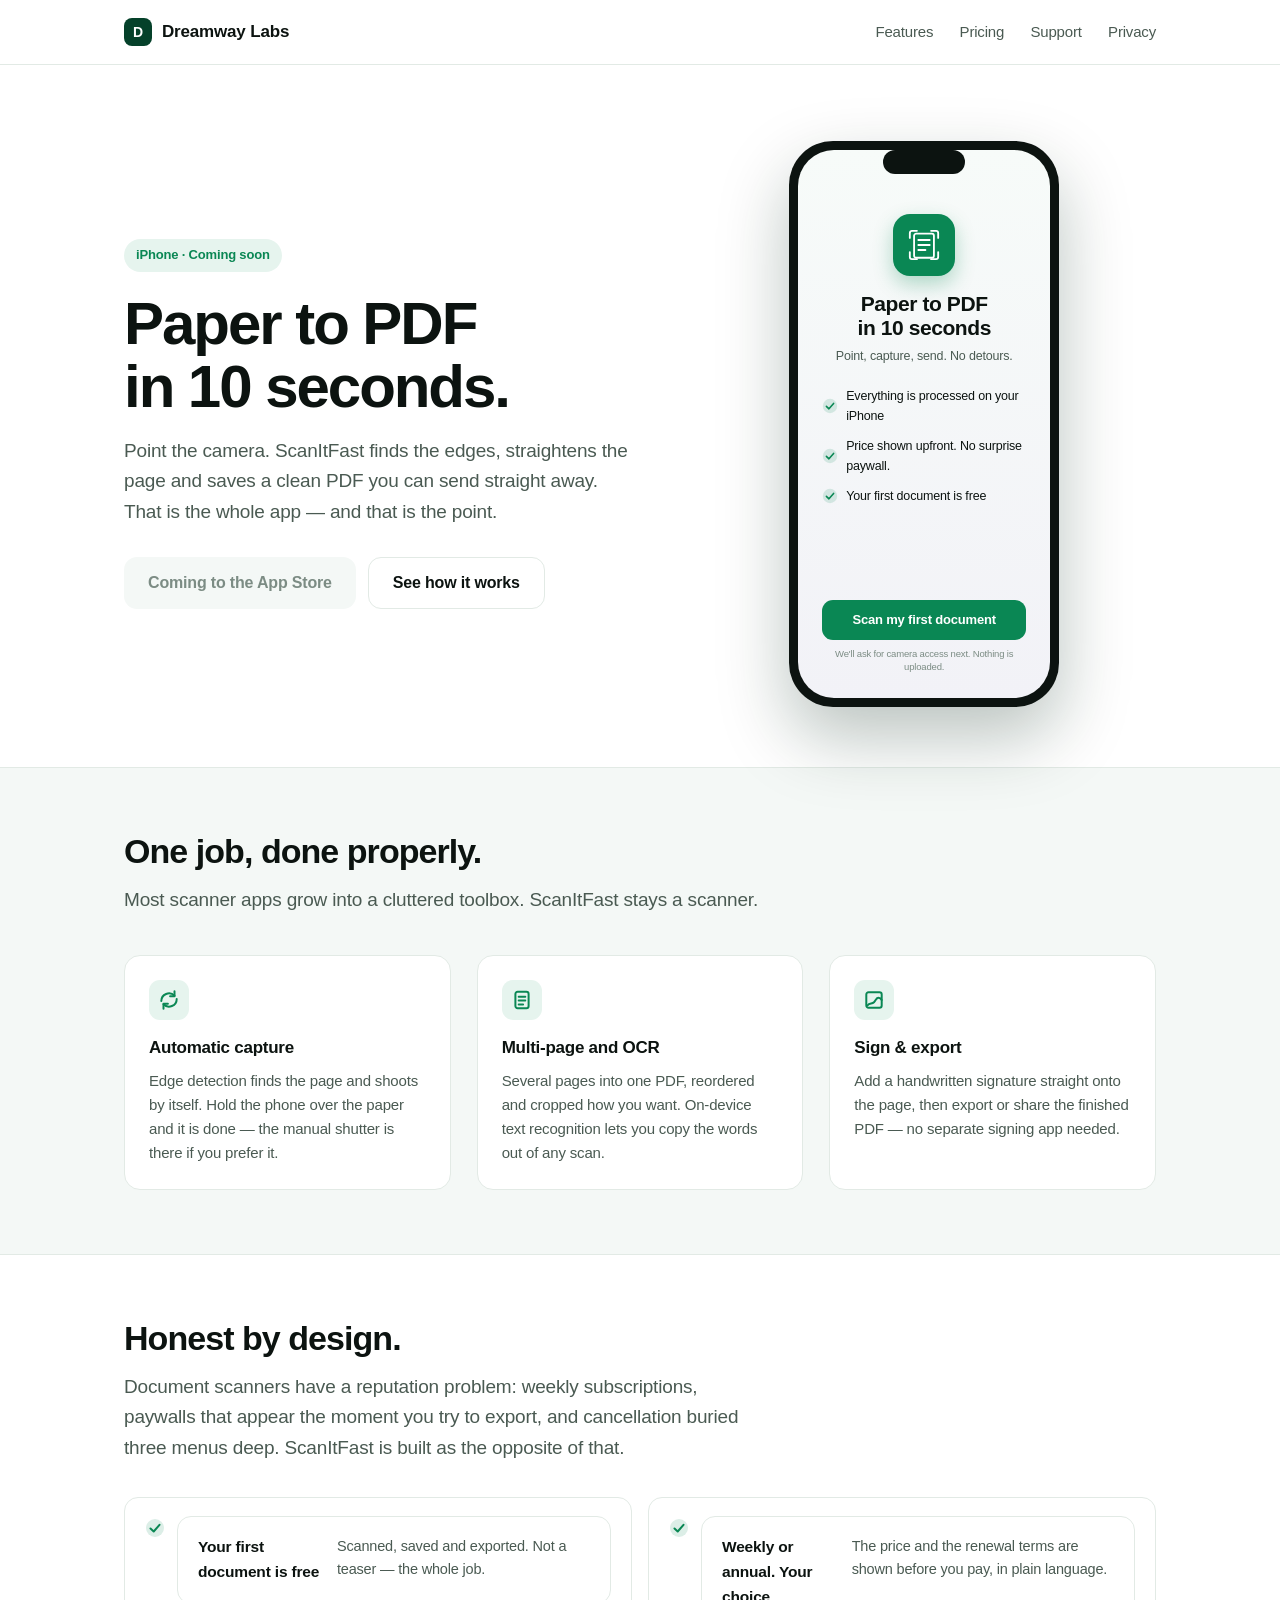
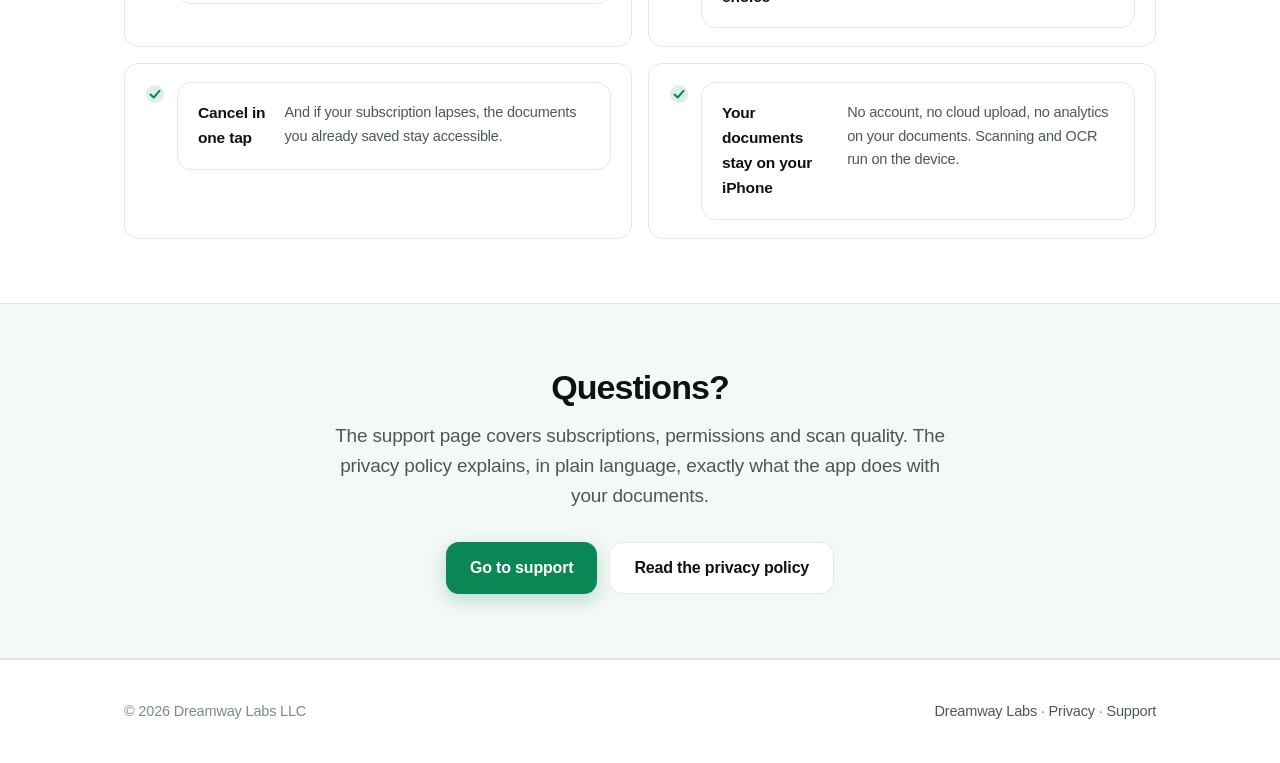
==== scanitfast/index.html @ 74a4575c "Dreamway Labs website" ====
<!DOCTYPE html>
<html lang="en">
<head>
<meta charset="utf-8">
<meta name="viewport" content="width=device-width,initial-scale=1">
<title>ScanItFast — Paper to PDF in 10 seconds</title>
<meta name="description" content="A focused iPhone document scanner. Point the camera, let it find the edges, and your scan is a clean PDF ready to send. Everything stays on your iPhone.">
<link rel="stylesheet" href="../assets/site.css">
<link rel="icon" href="../assets/favicon.svg" type="image/svg+xml">
<link rel="apple-touch-icon" href="../assets/apple-touch-icon.png">
<meta name="theme-color" content="#05412A">
<link rel="canonical" href="https://dreamwaylabs.com/scanitfast/">
<meta property="og:url" content="https://dreamwaylabs.com/scanitfast/">
<meta property="og:image" content="https://dreamwaylabs.com/assets/og-image.png">
<meta name="twitter:card" content="summary_large_image">
<meta property="og:title" content="ScanItFast — Paper to PDF in 10 seconds">
<meta property="og:description" content="A focused iPhone document scanner. No surprise paywall, nothing leaves your iPhone, and the price is always shown before you pay.">
<meta property="og:type" content="website">
</head>
<body>

<svg width="0" height="0" style="position:absolute">
 <defs>
  <g id="check"><circle cx="10" cy="10" r="9" fill="currentColor" opacity=".14"/>
   <path d="M5.5 10.5 8.7 13.5 14.5 6.8" fill="none" stroke="currentColor" stroke-width="2"
    stroke-linecap="round" stroke-linejoin="round"/></g>
  <g id="scandoc"><rect x="10" y="8" width="28" height="34" rx="3" fill="none" stroke="currentColor" stroke-width="2.6"/>
   <path d="M16 17h16M16 24h16M16 31h10" stroke="currentColor" stroke-width="2.6" stroke-linecap="round"/>
   <path d="M4 14V7a3 3 0 0 1 3-3h7M34 4h7a3 3 0 0 1 3 3v7M44 34v7a3 3 0 0 1-3 3h-7M14 44H7a3 3 0 0 1-3-3v-7"
    fill="none" stroke="currentColor" stroke-width="2.6" stroke-linecap="round"/></g>
 </defs>
</svg>

<header><div class="wrap">
  <a class="brand" href="../"><span class="mark">D</span>Dreamway Labs</a>
  <nav>
    <a href="#features">Features</a>
    <a href="#pricing">Pricing</a>
    <a href="support/">Support</a>
    <a href="privacy/">Privacy</a>
  </nav>
</div></header>

<div class="hero"><div class="wrap"><div class="hero-grid">
  <div>
    <span class="eyebrow">iPhone · Coming soon</span>
    <h1>Paper to PDF<br>in 10 seconds.</h1>
    <p class="lede">Point the camera. ScanItFast finds the edges, straightens the page and
      saves a clean PDF you can send straight away. That is the whole app — and that is the point.</p>
    <div class="cta-row">
      <span class="btn disabled">Coming to the App Store</span>
      <a class="btn ghost" href="#features">See how it works</a>
    </div>
  </div>

  <div class="phone"><div class="island"></div><div class="glass">
    <div class="scr">
      <div class="app-mark"><svg width="34" height="34" viewBox="0 0 48 48" style="color:#fff"><use href="#scandoc"/></svg></div>
      <h3>Paper to PDF<br>in 10 seconds</h3>
      <div class="sub">Point, capture, send. No detours.</div>
      <ul>
        <li><svg width="16" height="16" viewBox="0 0 20 20"><use href="#check"/></svg>Everything is processed on your iPhone</li>
        <li><svg width="16" height="16" viewBox="0 0 20 20"><use href="#check"/></svg>Price shown upfront. No surprise paywall.</li>
        <li><svg width="16" height="16" viewBox="0 0 20 20"><use href="#check"/></svg>Your first document is free</li>
      </ul>
      <div class="fake-btn">Scan my first document</div>
      <div class="note">We'll ask for camera access next. Nothing is uploaded.</div>
    </div>
  </div></div>
</div></div></div>

<section id="features" class="sec-alt"><div class="wrap">
  <h2>One job, done properly.</h2>
  <p class="lede">Most scanner apps grow into a cluttered toolbox. ScanItFast stays a scanner.</p>
  <div class="grid3">
    <div class="card">
      <div class="ico"><svg width="22" height="22" viewBox="0 0 20 20" fill="none" stroke="currentColor" stroke-width="1.8"><path d="M3 11a7 7 0 0 1 12-4.9M17 9a7 7 0 0 1-12 4.9" stroke-linecap="round"/><path d="M15 2v4.5h-4M5 18v-4.5h4" stroke-linecap="round" stroke-linejoin="round"/></svg></div>
      <h3>Automatic capture</h3>
      <p>Edge detection finds the page and shoots by itself. Hold the phone over the paper and it is done — the manual shutter is there if you prefer it.</p>
    </div>
    <div class="card">
      <div class="ico"><svg width="22" height="22" viewBox="0 0 20 20" fill="none" stroke="currentColor" stroke-width="1.8"><rect x="4" y="2.5" width="12" height="15" rx="2"/><path d="M7 7h6M7 10.5h6M7 14h4" stroke-linecap="round"/></svg></div>
      <h3>Multi-page and OCR</h3>
      <p>Several pages into one PDF, reordered and cropped how you want. On-device text recognition lets you copy the words out of any scan.</p>
    </div>
    <div class="card">
      <div class="ico"><svg width="22" height="22" viewBox="0 0 20 20" fill="none" stroke="currentColor" stroke-width="1.8"><path d="M4 15c2-3 4-1 6-3s2-4 4-4 3 2 3 2" stroke-linecap="round" stroke-linejoin="round"/><rect x="3" y="3" width="14" height="14" rx="2"/></svg></div>
      <h3>Sign &amp; export</h3>
      <p>Add a handwritten signature straight onto the page, then export or share the finished PDF — no separate signing app needed.</p>
    </div>
  </div>
</div></section>

<section id="pricing"><div class="wrap">
  <h2>Honest by design.</h2>
  <p class="lede">Document scanners have a reputation problem: weekly subscriptions, paywalls
    that appear the moment you try to export, and cancellation buried three menus deep.
    ScanItFast is built as the opposite of that.</p>
  <div class="promise">
    <div><svg width="20" height="20" viewBox="0 0 20 20"><use href="#check"/></svg>
      <div><b>Your first document is free</b><span>Scanned, saved and exported. Not a teaser — the whole job.</span></div></div>
    <div><svg width="20" height="20" viewBox="0 0 20 20"><use href="#check"/></svg>
      <div><b>Weekly or annual. Your choice</b><span>The price and the renewal terms are shown before you pay, in plain language.</span></div></div>
    <div><svg width="20" height="20" viewBox="0 0 20 20"><use href="#check"/></svg>
      <div><b>Cancel in one tap</b><span>And if your subscription lapses, the documents you already saved stay accessible.</span></div></div>
    <div><svg width="20" height="20" viewBox="0 0 20 20"><use href="#check"/></svg>
      <div><b>Your documents stay on your iPhone</b><span>No account, no cloud upload, no analytics on your documents. Scanning and OCR run on the device.</span></div></div>
  </div>
</div></section>

<section class="sec-alt"><div class="wrap narrow" style="text-align:center">
  <h2>Questions?</h2>
  <p class="lede" style="margin-left:auto;margin-right:auto">The support page covers subscriptions,
    permissions and scan quality. The privacy policy explains, in plain language, exactly what the
    app does with your documents.</p>
  <div class="cta-row" style="justify-content:center">
    <a class="btn" href="support/">Go to support</a>
    <a class="btn ghost" href="privacy/">Read the privacy policy</a>
  </div>
</div></section>

<footer><div class="wrap">
  <span>© 2026 Dreamway Labs LLC</span>
  <span><a href="../">Dreamway Labs</a> · <a href="privacy/">Privacy</a> · <a href="support/">Support</a></span>
</div></footer>

</body>
</html>
---- assets/site.css ----
/* Dreamway Labs — shared styles */
:root{
  --accent:#0A8754; --accent-deep:#05412A; --accent-bright:#32D583;
  --ink:#0C1310; --ink-2:#4A5A52; --ink-3:#7C8C84;
  --bg:#FFFFFF; --bg-2:#F4F8F6; --line:#E2EAE5;
  --maxw:1080px;
}
*{margin:0;padding:0;box-sizing:border-box;-webkit-font-smoothing:antialiased}
html{scroll-behavior:smooth}
body{
  font-family:-apple-system,BlinkMacSystemFont,'Inter','Segoe UI',Roboto,Helvetica,Arial,sans-serif;
  color:var(--ink);background:var(--bg);line-height:1.6;letter-spacing:-0.011em;
}
a{color:var(--accent);text-decoration:none}
a:hover{text-decoration:underline}
.wrap{max-width:var(--maxw);margin:0 auto;padding:0 24px}
.narrow{max-width:720px}

/* header */
header{border-bottom:1px solid var(--line);position:sticky;top:0;background:rgba(255,255,255,.88);
  backdrop-filter:saturate(180%) blur(12px);z-index:50}
header .wrap{display:flex;align-items:center;justify-content:space-between;height:64px}
.brand{display:flex;align-items:center;gap:10px;font-weight:700;font-size:17px;color:var(--ink)}
.brand:hover{text-decoration:none}
.brand .mark{width:28px;height:28px;border-radius:8px;background:var(--accent-deep);
  display:grid;place-items:center;color:#fff;font-size:14px;font-weight:800}
nav a{font-size:15px;font-weight:500;color:var(--ink-2);margin-left:22px}
nav a:hover{color:var(--accent)}

/* hero */
.hero{padding:76px 0 60px}
.hero-grid{display:grid;grid-template-columns:1.05fr .95fr;gap:56px;align-items:center}
.eyebrow{display:inline-flex;align-items:center;gap:8px;font-size:13px;font-weight:600;
  color:var(--accent);background:#E6F4EE;padding:6px 12px;border-radius:100px;margin-bottom:20px}
h1{font-size:clamp(38px,5.6vw,60px);line-height:1.05;letter-spacing:-0.034em;font-weight:800;text-wrap:balance}
.lede{font-size:19px;color:var(--ink-2);margin-top:18px;max-width:34em;text-wrap:pretty}
.cta-row{display:flex;gap:12px;align-items:center;margin-top:30px;flex-wrap:wrap}
.btn{display:inline-flex;align-items:center;gap:9px;height:52px;padding:0 24px;border-radius:13px;
  font-weight:600;font-size:16px;background:var(--accent);color:#fff;box-shadow:0 6px 18px rgba(10,135,84,.26)}
.btn:hover{background:#087247;text-decoration:none}
.btn.ghost{background:#fff;color:var(--ink);border:1px solid var(--line);box-shadow:none}
.btn.disabled{background:var(--bg-2);color:var(--ink-3);box-shadow:none;pointer-events:none}

/* phone mock */
.phone{width:270px;height:566px;border-radius:44px;background:#0C1310;padding:9px;
  box-shadow:0 30px 70px rgba(6,40,26,.28);margin:0 auto;position:relative}
.phone .glass{width:100%;height:100%;border-radius:36px;overflow:hidden;position:relative;
  background:linear-gradient(180deg,#F7FBF9,#F2F2F7)}
.phone .island{position:absolute;top:9px;left:50%;transform:translateX(-50%);
  width:82px;height:24px;background:#0C1310;border-radius:14px;z-index:5}
.scr{position:absolute;inset:0;display:flex;flex-direction:column;align-items:center;
  padding:64px 24px 24px;text-align:center}
.scr .app-mark{width:62px;height:62px;border-radius:17px;background:var(--accent);
  display:grid;place-items:center;margin-bottom:16px;box-shadow:0 8px 20px rgba(10,135,84,.3)}
.scr h3{font-size:21px;line-height:1.15;font-weight:800;letter-spacing:-0.02em}
.scr .sub{font-size:12.5px;color:var(--ink-2);margin-top:6px}
.scr ul{list-style:none;margin-top:20px;align-self:stretch;display:flex;flex-direction:column;gap:10px}
.scr li{display:flex;gap:8px;align-items:center;font-size:12.5px;font-weight:500;text-align:left}
.scr li svg{flex:none;color:var(--accent)}
.scr .fake-btn{margin-top:auto;width:100%;height:40px;border-radius:11px;background:var(--accent);
  color:#fff;font-size:13px;font-weight:600;display:grid;place-items:center}
.scr .note{font-size:9.5px;color:var(--ink-3);margin-top:8px;line-height:1.35}

/* sections */
section{padding:64px 0}
.sec-alt{background:var(--bg-2);border-top:1px solid var(--line);border-bottom:1px solid var(--line)}
h2{font-size:clamp(26px,3.4vw,34px);line-height:1.15;letter-spacing:-0.028em;font-weight:800}
h2 + .lede{margin-top:14px}
.grid3{display:grid;grid-template-columns:repeat(3,1fr);gap:26px;margin-top:40px}
.card{background:#fff;border:1px solid var(--line);border-radius:16px;padding:24px}
.sec-alt .card{background:#fff}
.card h3{font-size:17px;font-weight:700;margin-bottom:7px;letter-spacing:-0.015em}
.card p{font-size:15px;color:var(--ink-2)}
.card .ico{width:40px;height:40px;border-radius:11px;background:#E6F4EE;display:grid;place-items:center;
  color:var(--accent);margin-bottom:14px}

/* pricing / promise */
.promise{display:grid;grid-template-columns:repeat(2,1fr);gap:16px;margin-top:34px}
.promise div{display:flex;gap:12px;align-items:flex-start;background:#fff;border:1px solid var(--line);
  border-radius:14px;padding:18px 20px}
.promise svg{flex:none;color:var(--accent);margin-top:2px}
.promise b{display:block;font-size:15.5px;font-weight:700}
.promise span{font-size:14.5px;color:var(--ink-2)}

/* app row (studio home) */
.app-row{display:flex;gap:20px;align-items:center;background:#fff;border:1px solid var(--line);
  border-radius:18px;padding:22px;margin-top:32px;box-shadow:0 1px 2px rgba(6,40,26,.05);
  transition:transform .3s ease,box-shadow .3s ease,border-color .3s ease}
.app-row:hover{transform:translateY(-2px);box-shadow:0 14px 34px rgba(6,40,26,.13);border-color:#C6E4D6}
.app-row .icon{width:76px;height:76px;border-radius:19px;flex:none;overflow:hidden}
.app-row h3{font-size:19px;font-weight:700;letter-spacing:-0.017em}
.app-row p{font-size:15px;color:var(--ink-2);margin-top:3px}
.app-row .go{margin-left:auto;flex:none;white-space:nowrap}

/* legal / doc pages */
.doc{padding:56px 0 80px}
.doc h1{font-size:clamp(30px,4vw,40px)}
.doc .updated{font-size:14px;color:var(--ink-3);margin-top:10px}
.doc h2{font-size:21px;margin-top:38px;letter-spacing:-0.018em}
.doc h3{font-size:17px;margin-top:24px;font-weight:700}
.doc p,.doc li{font-size:16.5px;color:var(--ink-2);margin-top:12px}
.doc ul{margin-top:8px;padding-left:22px}
.doc li{margin-top:7px}
.doc strong{color:var(--ink)}
.callout{background:#E6F4EE;border:1px solid #C6E4D6;border-radius:14px;padding:20px 22px;margin-top:26px}
.callout p{color:#0A5B3B;margin-top:0}
.faq{border-top:1px solid var(--line);padding-top:22px;margin-top:26px}
.faq h3{margin-top:0}

/* footer */
footer{border-top:1px solid var(--line);padding:40px 0;font-size:14.5px;color:var(--ink-3)}
footer .wrap{display:flex;justify-content:space-between;gap:20px;flex-wrap:wrap}
footer a{color:var(--ink-2)}

@media(max-width:860px){
  .hero-grid{grid-template-columns:1fr;gap:44px}
  .grid3{grid-template-columns:1fr}
  .promise{grid-template-columns:1fr}
  .hero{padding:52px 0 40px}
  nav a{margin-left:14px;font-size:14px}
}


/* ---------- studio home: stance line, principles, app card ---------- */
.stance{margin-top:26px;font-size:13.5px;font-weight:600;color:var(--ink-3);letter-spacing:.02em;
  font-variant-numeric:oldstyle-nums tabular-nums}
.stance b{color:var(--accent);font-weight:700}

.principles{display:grid;grid-template-columns:repeat(3,1fr);gap:30px;margin-top:42px;text-align:left}
.principle .num{display:block;font-size:12px;font-weight:700;color:var(--accent);letter-spacing:.1em;
  margin-bottom:11px;font-variant-numeric:tabular-nums}
.principle b{display:block;font-size:16.5px;font-weight:700;letter-spacing:-0.014em;margin-bottom:7px;text-wrap:balance}
.principle p{font-size:15px;color:var(--ink-2)}

.app-row .meta{display:flex;flex-wrap:wrap;gap:6px;margin-top:11px}
.app-row .meta span{font-size:11.5px;font-weight:600;color:var(--ink-2);background:var(--bg-2);
  border:1px solid var(--line);border-radius:100px;padding:3px 10px}
.app-row .body{min-width:0}

.signoff{font-size:15.5px;color:var(--ink-2);margin-top:16px}

/* ---------- dark mode: tuned, not inverted ---------- */
@media (prefers-color-scheme:dark){
  :root{
    --accent:#35D98C; --accent-deep:#0B3D2A; --accent-bright:#7BFFC4;
    --ink:#E9F1EC; --ink-2:#A2B4AB; --ink-3:#77877F;
    --bg:#0A0F0D; --bg-2:#0F1613; --line:#1F2B26;
  }
  header{background:rgba(10,15,13,.85)}
  .brand .mark{background:var(--accent);color:#04140D}
  .card,.sec-alt .card,.promise div,.app-row{background:#111A17}
  .app-row{box-shadow:0 1px 2px rgba(0,0,0,.3)}
  .app-row:hover{box-shadow:0 14px 34px rgba(0,0,0,.45);border-color:rgba(53,217,140,.3)}
  .app-row .meta span{background:#0C1411}
  .btn{color:#04140D;box-shadow:0 6px 18px rgba(0,0,0,.45)}
  .btn:hover{background:var(--accent-bright)}
  .btn.ghost{background:#111A17;color:var(--ink);border-color:var(--line)}
  .btn.disabled{background:#141D19;color:var(--ink-3)}
  .eyebrow{background:rgba(53,217,140,.13)}
  .card .ico{background:rgba(53,217,140,.13)}
  .callout{background:rgba(53,217,140,.08);border-color:rgba(53,217,140,.22)}
  .callout p{color:#9BEBC6}
  .doc strong{color:var(--ink)}
  /* the phone is a lit screen: keep its interior on the light palette */
  .phone .glass{--accent:#0A8754;--ink:#0C1310;--ink-2:#4A5A52;--ink-3:#7C8C84}
  .phone{box-shadow:0 30px 70px rgba(0,0,0,.55)}
}

@media(max-width:860px){
  .principles{grid-template-columns:1fr;gap:26px}
  .app-row{flex-wrap:wrap}
  .app-row .go{margin-left:0;width:100%;justify-content:center}
}


/* ---------- studio brand mark + facts ---------- */
.hero-mark{width:84px;height:84px;border-radius:22px;margin:0 auto 24px;display:block;
  box-shadow:0 14px 34px rgba(6,40,26,.26)}

.facts{margin-top:38px;border-top:1px solid var(--line)}
.facts .row{display:grid;grid-template-columns:230px 1fr;gap:24px;padding:22px 0;
  border-bottom:1px solid var(--line);text-align:left}
.facts dt{font-size:15px;font-weight:700;letter-spacing:-0.012em}
.facts dd{font-size:16px;color:var(--ink-2)}

@media(max-width:860px){
  .facts .row{grid-template-columns:1fr;gap:6px;padding:18px 0}
}
@media (prefers-color-scheme:dark){
  .hero-mark{box-shadow:0 14px 34px rgba(0,0,0,.5)}
}
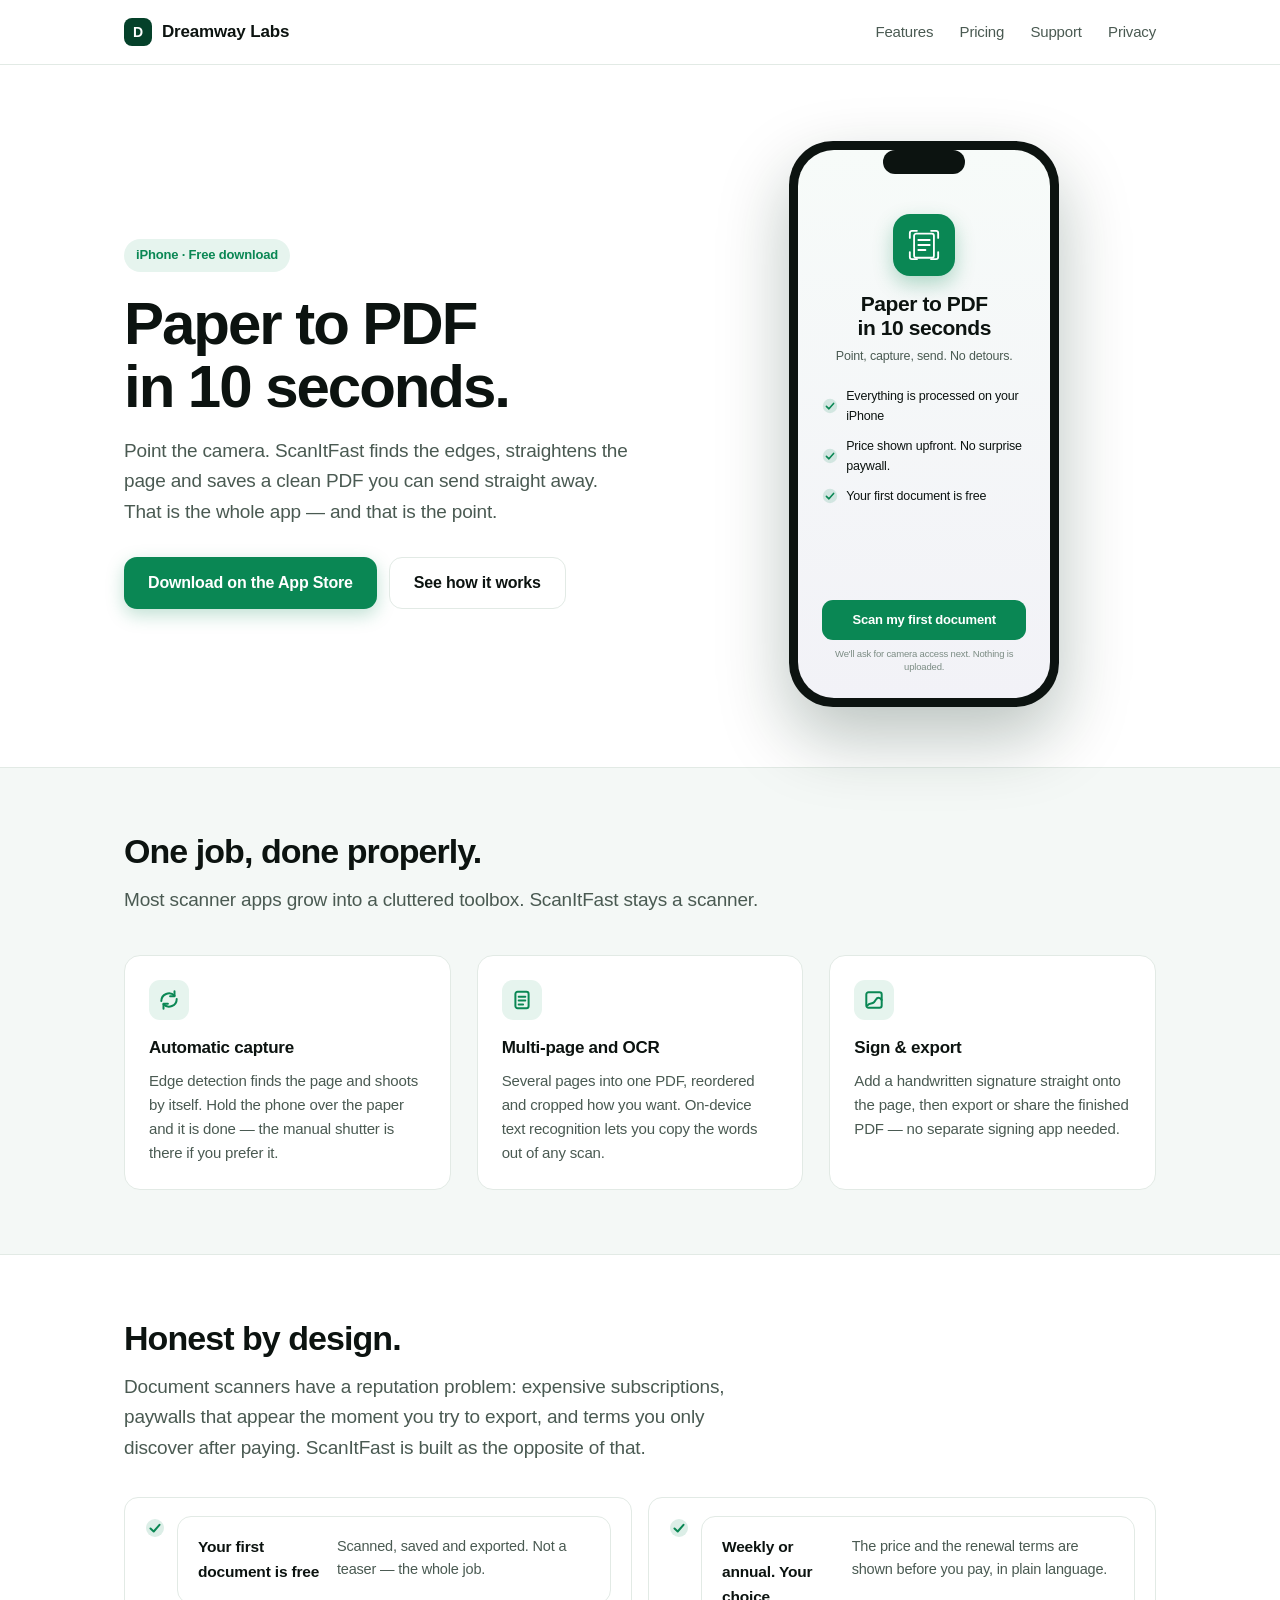
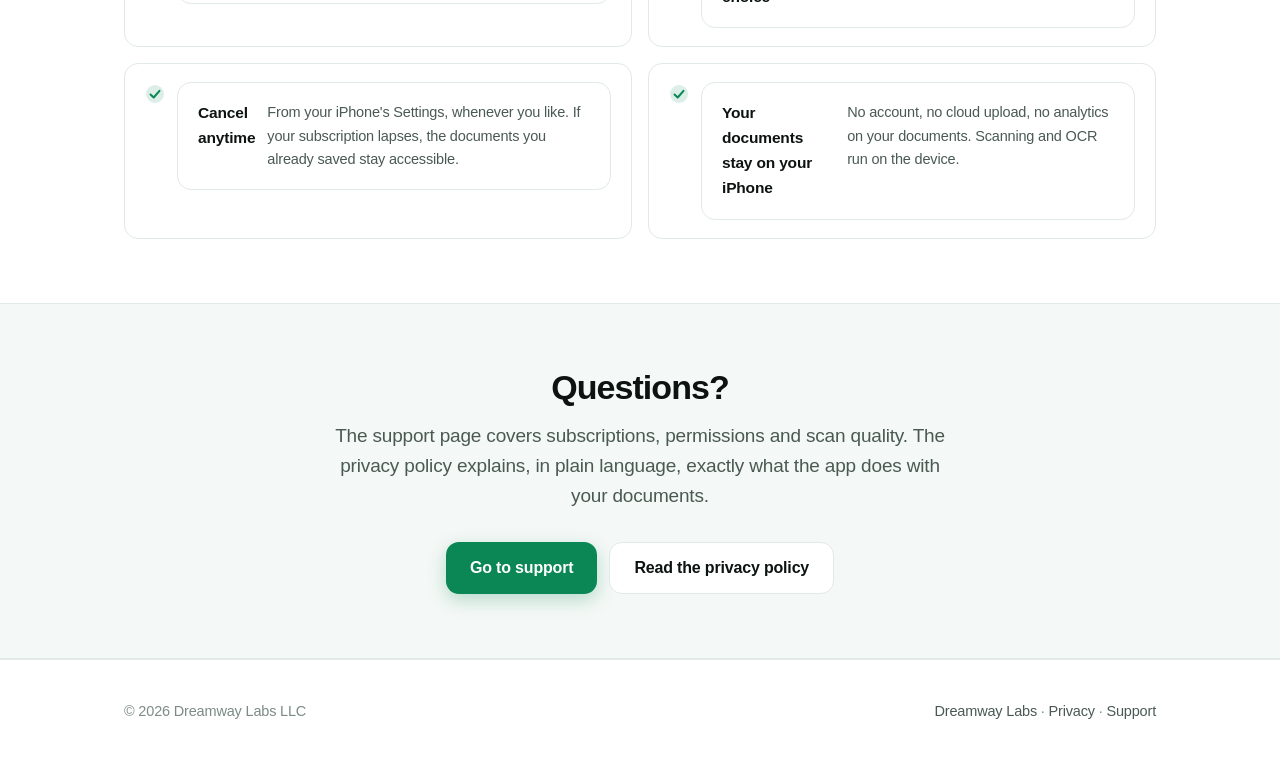
==== commit f096b398: "ScanItFast publicada: enlace a la App Store y afirmaciones alineadas con el producto - Botón "Downlo" ====
--- a/scanitfast/index.html
+++ b/scanitfast/index.html
@@ -5,6 +5,7 @@
 <meta name="viewport" content="width=device-width,initial-scale=1">
 <title>ScanItFast — Paper to PDF in 10 seconds</title>
 <meta name="description" content="A focused iPhone document scanner. Point the camera, let it find the edges, and your scan is a clean PDF ready to send. Everything stays on your iPhone.">
+<meta name="apple-itunes-app" content="app-id=6808388940">
 <link rel="stylesheet" href="../assets/site.css">
 <link rel="icon" href="../assets/favicon.svg" type="image/svg+xml">
 <link rel="apple-touch-icon" href="../assets/apple-touch-icon.png">
@@ -14,7 +15,7 @@
 <meta property="og:image" content="https://dreamwaylabs.com/assets/og-image.png">
 <meta name="twitter:card" content="summary_large_image">
 <meta property="og:title" content="ScanItFast — Paper to PDF in 10 seconds">
-<meta property="og:description" content="A focused iPhone document scanner. No surprise paywall, nothing leaves your iPhone, and the price is always shown before you pay.">
+<meta property="og:description" content="A focused iPhone document scanner. No surprise paywall, your documents stay on your iPhone, and the price is always shown before you pay.">
 <meta property="og:type" content="website">
 </head>
 <body>
@@ -43,12 +44,12 @@
 
 <div class="hero"><div class="wrap"><div class="hero-grid">
   <div>
-    <span class="eyebrow">iPhone · Coming soon</span>
+    <span class="eyebrow">iPhone · Free download</span>
     <h1>Paper to PDF<br>in 10 seconds.</h1>
     <p class="lede">Point the camera. ScanItFast finds the edges, straightens the page and
       saves a clean PDF you can send straight away. That is the whole app — and that is the point.</p>
     <div class="cta-row">
-      <span class="btn disabled">Coming to the App Store</span>
+      <a class="btn" href="https://apps.apple.com/app/id6808388940">Download on the App Store</a>
       <a class="btn ghost" href="#features">See how it works</a>
     </div>
   </div>
@@ -93,8 +94,8 @@
 
 <section id="pricing"><div class="wrap">
   <h2>Honest by design.</h2>
-  <p class="lede">Document scanners have a reputation problem: weekly subscriptions, paywalls
-    that appear the moment you try to export, and cancellation buried three menus deep.
+  <p class="lede">Document scanners have a reputation problem: expensive subscriptions, paywalls
+    that appear the moment you try to export, and terms you only discover after paying.
     ScanItFast is built as the opposite of that.</p>
   <div class="promise">
     <div><svg width="20" height="20" viewBox="0 0 20 20"><use href="#check"/></svg>
@@ -102,7 +103,7 @@
     <div><svg width="20" height="20" viewBox="0 0 20 20"><use href="#check"/></svg>
       <div><b>Weekly or annual. Your choice</b><span>The price and the renewal terms are shown before you pay, in plain language.</span></div></div>
     <div><svg width="20" height="20" viewBox="0 0 20 20"><use href="#check"/></svg>
-      <div><b>Cancel in one tap</b><span>And if your subscription lapses, the documents you already saved stay accessible.</span></div></div>
+      <div><b>Cancel anytime</b><span>From your iPhone's Settings, whenever you like. If your subscription lapses, the documents you already saved stay accessible.</span></div></div>
     <div><svg width="20" height="20" viewBox="0 0 20 20"><use href="#check"/></svg>
       <div><b>Your documents stay on your iPhone</b><span>No account, no cloud upload, no analytics on your documents. Scanning and OCR run on the device.</span></div></div>
   </div>
